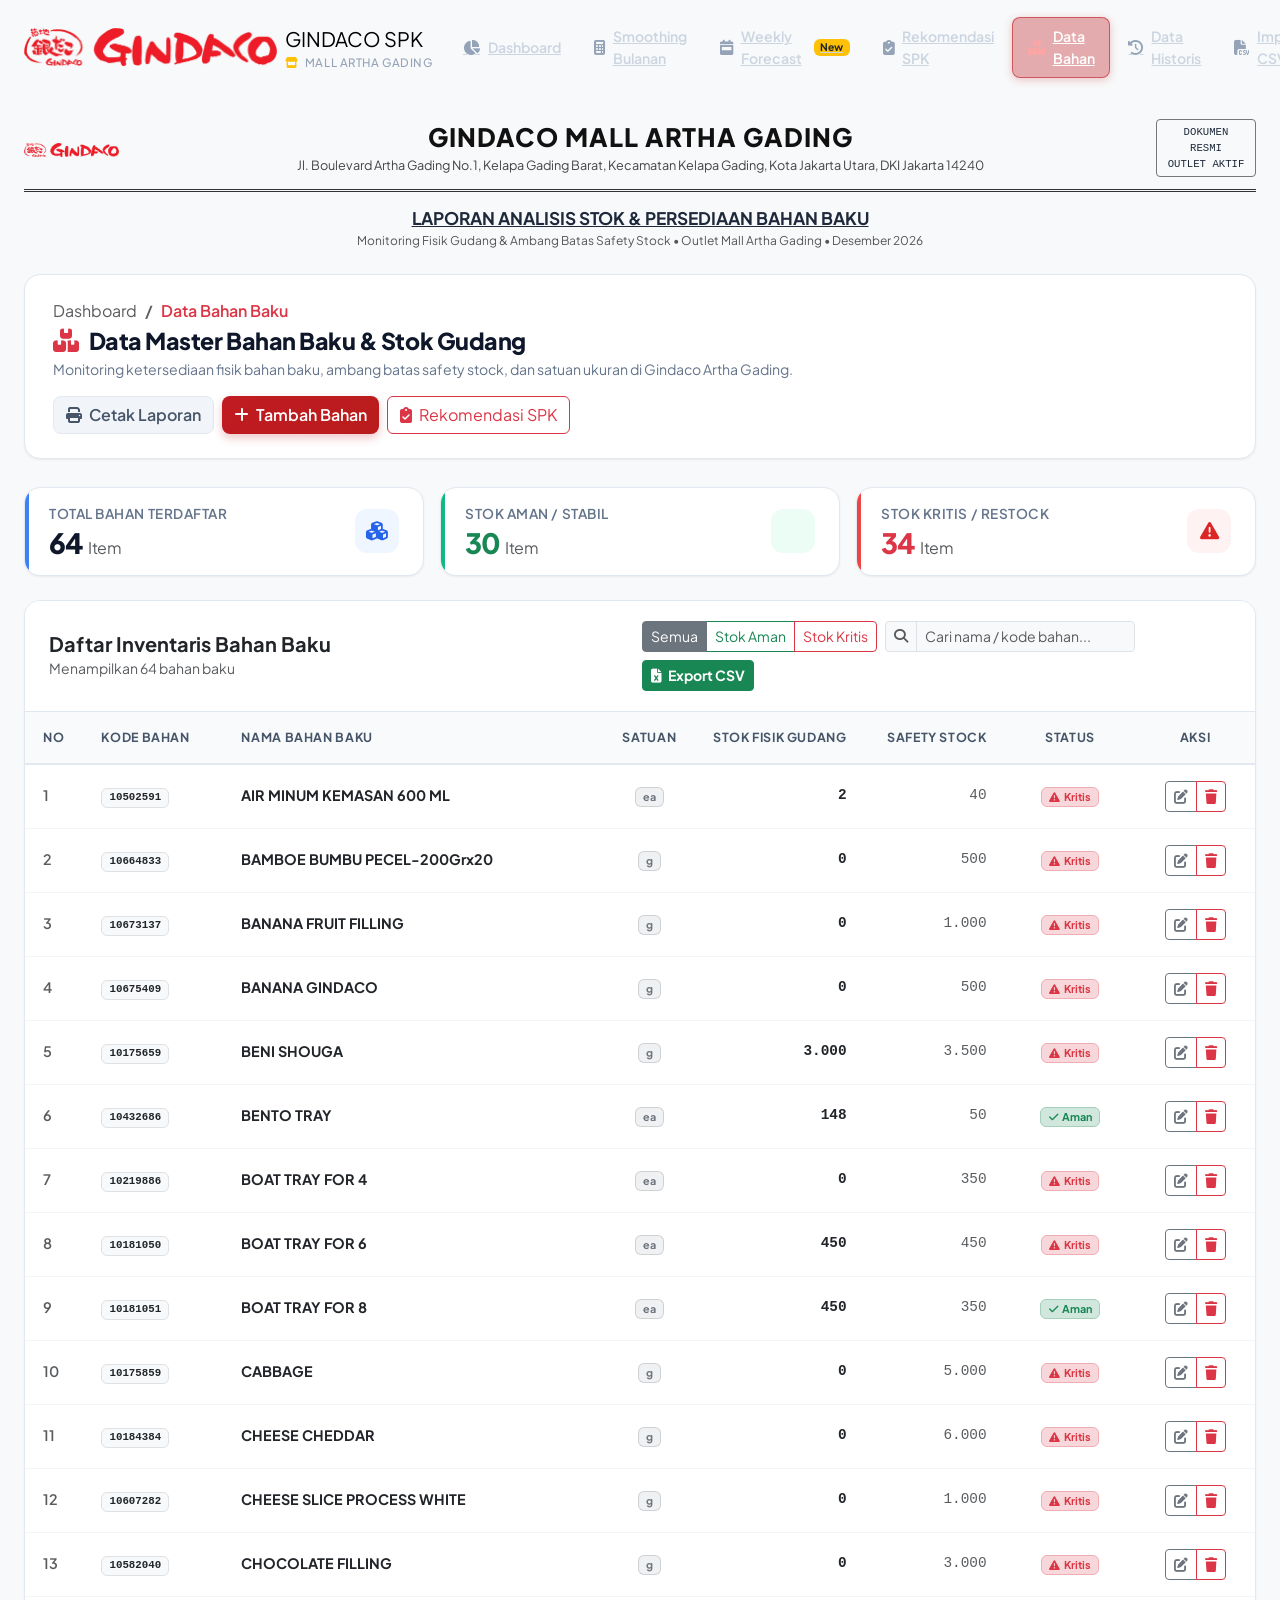
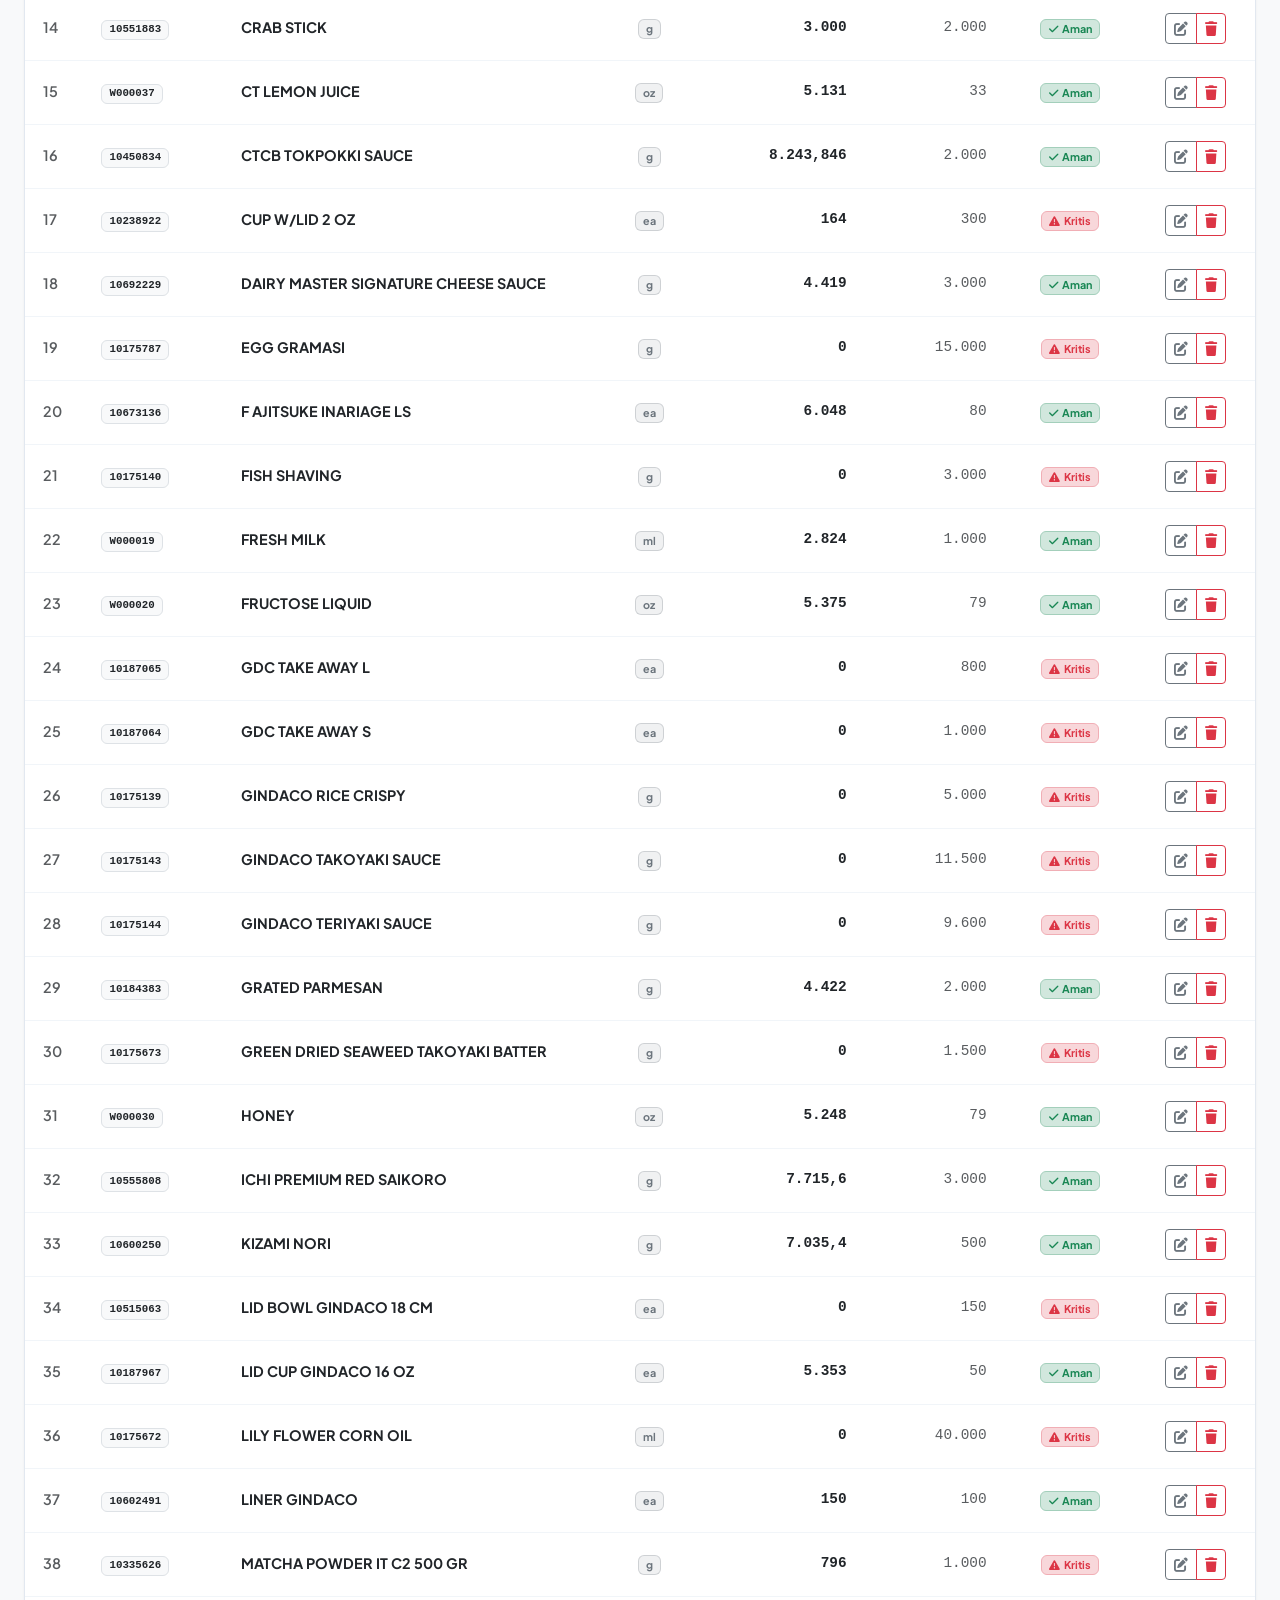
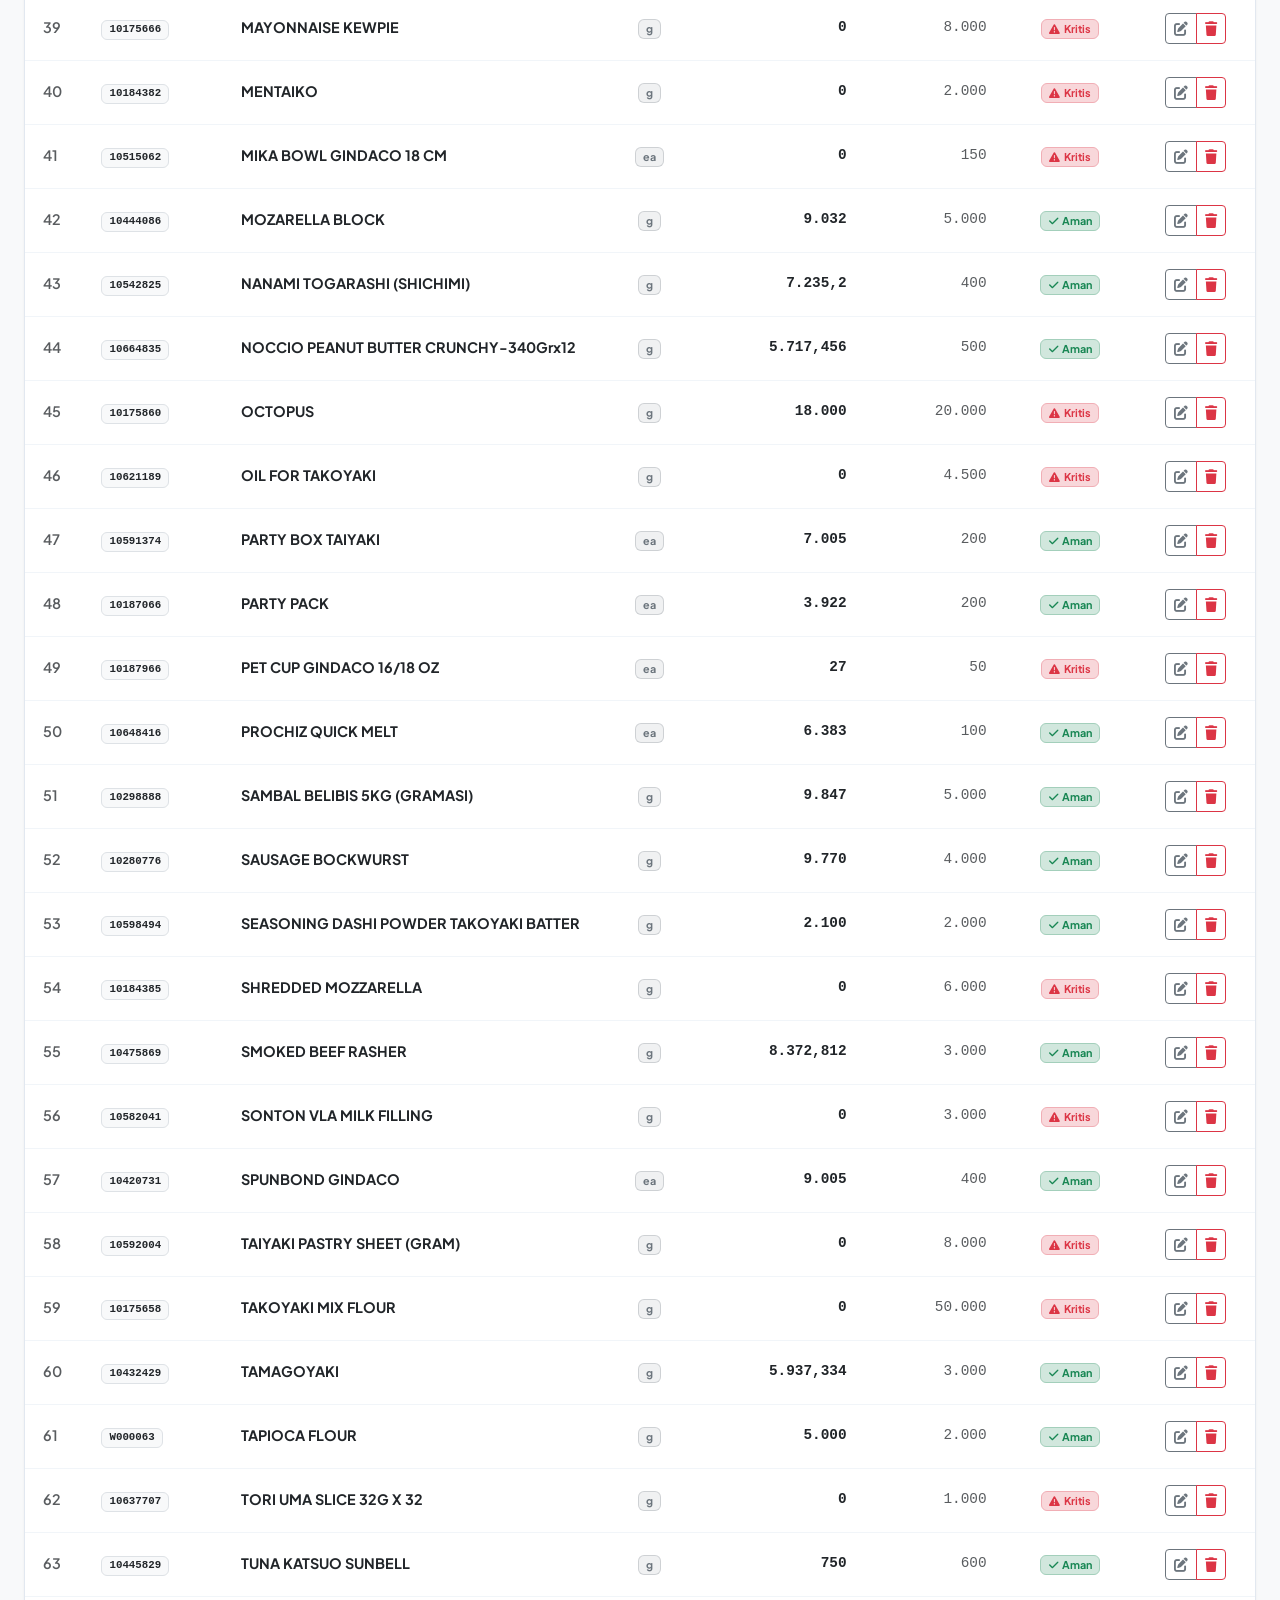
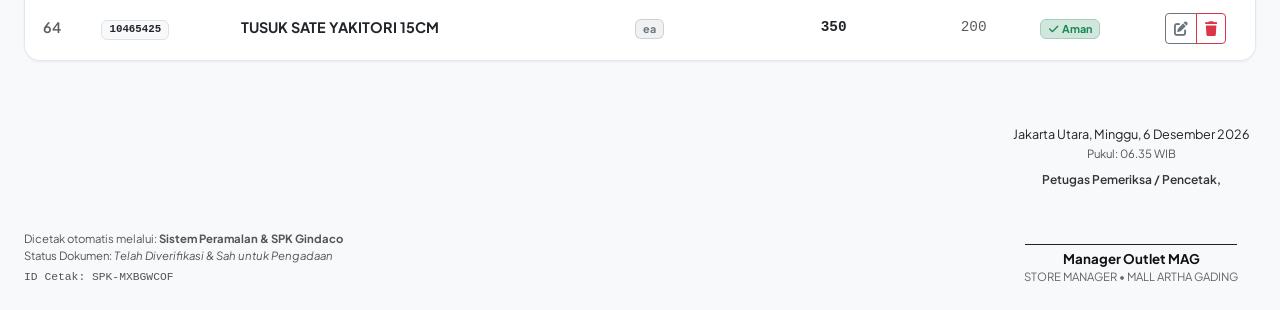
==== bahan.html @ fe112f8d "ubah ke static html" ====
<!DOCTYPE html>
<html lang="id">
<head>
    <meta charset="UTF-8">
    <meta name="viewport" content="width=device-width, initial-scale=1.0">
    <title>Data Master Bahan Baku - GINDACO Mall Artha Gading</title>
    
    <!-- Bootstrap 5 CSS -->
    <link href="https://cdn.jsdelivr.net/npm/bootstrap@5.3.0/dist/css/bootstrap.min.css" rel="stylesheet">
    <!-- Font Awesome 6 -->
    <link rel="stylesheet" href="https://cdnjs.cloudflare.com/ajax/libs/font-awesome/6.4.0/css/all.min.css">
    <!-- Google Fonts Inter -->
    <link href="https://fonts.googleapis.com/css2?family=Inter:wght@300;400;500;600;700;800&family=JetBrains+Mono:wght@400;600&display=swap" rel="stylesheet">
    <!-- Custom CSS -->
    <link rel="stylesheet" href="assets/css/custom.css">
</head>
<body class="bg-light">

    <!-- NAVBAR CONTAINER -->
    <div id="navbar-container"></div>

    <div class="container-fluid px-lg-4 py-4">

        <!-- KOP SURAT PRINT RESMI -->
        <div id="print-header-container"></div>

        <!-- PAGE HEADER -->
        <div class="page-header-box">
            <div>
                <nav aria-label="breadcrumb">
                    <ol class="breadcrumb mb-1 small">
                        <li class="breadcrumb-item"><a href="index.html" class="text-decoration-none text-muted">Dashboard</a></li>
                        <li class="breadcrumb-item active text-danger fw-semibold" aria-current="page">Data Bahan Baku</li>
                    </ol>
                </nav>
                <h1 class="page-header-title">
                    <i class="fas fa-boxes-stacked text-danger"></i> Data Master Bahan Baku &amp; Stok Gudang
                </h1>
                <p class="page-header-desc">
                    Monitoring ketersediaan fisik bahan baku, ambang batas safety stock, dan satuan ukuran di Gindaco Artha Gading.
                </p>
            </div>
            <div class="d-flex gap-2">
                <button onclick="window.print()" class="btn btn-soft">
                    <i class="fas fa-print me-1"></i> Cetak Laporan
                </button>
                <button type="button" class="btn btn-gindaco" data-bs-toggle="modal" data-bs-target="#modalTambahBahan">
                    <i class="fas fa-plus me-1"></i> Tambah Bahan
                </button>
                <a href="rekomendasi.html" class="btn btn-outline-danger">
                    <i class="fas fa-clipboard-check me-1"></i> Rekomendasi SPK
                </a>
            </div>
        </div>

        <!-- QUICK STATS ROW -->
        <div class="row g-3 mb-4">
            <div class="col-md-4">
                <div class="stat-card stat-primary py-3">
                    <div>
                        <p class="stat-label mb-1">Total Bahan Terdaftar</p>
                        <h4 class="stat-value mb-0 fs-3" id="kpiTotalBahan">0 <span class="fs-6 fw-normal text-muted">Item</span></h4>
                    </div>
                    <div class="stat-icon" style="width: 44px; height: 44px; font-size: 1.2rem;">
                        <i class="fas fa-cubes"></i>
                    </div>
                </div>
            </div>
            <div class="col-md-4">
                <div class="stat-card stat-success py-3">
                    <div>
                        <p class="stat-label mb-1">Stok Aman / Stabil</p>
                        <h4 class="stat-value mb-0 fs-3 text-success" id="kpiAmanCount">0 <span class="fs-6 fw-normal text-muted">Item</span></h4>
                    </div>
                    <div class="stat-icon" style="width: 44px; height: 44px; font-size: 1.2rem;">
                        <i class="fas fa-shield-check"></i>
                    </div>
                </div>
            </div>
            <div class="col-md-4">
                <div class="stat-card stat-danger py-3">
                    <div>
                        <p class="stat-label mb-1">Stok Kritis / Restock</p>
                        <h4 class="stat-value mb-0 fs-3 text-danger" id="kpiKritisCount">0 <span class="fs-6 fw-normal text-muted">Item</span></h4>
                    </div>
                    <div class="stat-icon" style="width: 44px; height: 44px; font-size: 1.2rem;">
                        <i class="fas fa-triangle-exclamation"></i>
                    </div>
                </div>
            </div>
        </div>

        <!-- MAIN TABLE CARD -->
        <div class="modern-card">
            <div class="modern-card-header flex-column flex-md-row gap-3">
                <div>
                    <h5 class="fw-bold mb-0 text-dark">Daftar Inventaris Bahan Baku</h5>
                    <span class="text-muted small" id="rowCountText">Memuat bahan baku...</span>
                </div>

                <div class="d-flex flex-wrap align-items-center gap-2 no-print">
                    <div class="btn-group btn-group-sm" role="group">
                        <button type="button" class="btn btn-outline-secondary active" id="btnFilterAll" onclick="setFilter('all')">Semua</button>
                        <button type="button" class="btn btn-outline-success" id="btnFilterAman" onclick="setFilter('aman')">Stok Aman</button>
                        <button type="button" class="btn btn-outline-danger" id="btnFilterKritis" onclick="setFilter('kritis')">Stok Kritis</button>
                    </div>

                    <div class="input-group input-group-sm" style="max-width: 250px;">
                        <span class="input-group-text bg-light text-muted"><i class="fas fa-search"></i></span>
                        <input type="text" id="searchInput" class="form-control bg-light" placeholder="Cari nama / kode bahan...">
                    </div>

                    <button type="button" class="btn btn-sm btn-success fw-bold" onclick="exportBahanCSV()">
                        <i class="fas fa-file-excel me-1"></i> Export CSV
                    </button>
                </div>
            </div>

            <div class="table-responsive">
                <table class="table table-modern table-hover align-middle mb-0" id="bahanTable">
                    <thead>
                        <tr>
                            <th style="width: 50px;">No</th>
                            <th style="width: 140px;">Kode Bahan</th>
                            <th>Nama Bahan Baku</th>
                            <th style="width: 90px;" class="text-center">Satuan</th>
                            <th style="width: 150px;" class="text-end">Stok Fisik Gudang</th>
                            <th style="width: 140px;" class="text-end">Safety Stock</th>
                            <th style="width: 130px;" class="text-center">Status</th>
                            <th style="width: 120px;" class="text-center no-print">Aksi</th>
                        </tr>
                    </thead>
                    <tbody id="bahanTableBody">
                        <!-- Diisi via JS -->
                    </tbody>
                </table>
            </div>
        </div>

        <!-- FOOTER PRINT RESMI -->
        <div id="print-footer-container"></div>

    </div>

    <!-- MODAL TAMBAH BAHAN BAKU -->
    <div class="modal fade" id="modalTambahBahan" tabindex="-1" aria-hidden="true">
        <div class="modal-dialog modal-dialog-centered">
            <div class="modal-content border-0 shadow">
                <div class="modal-header bg-danger text-white">
                    <h5 class="modal-title fw-bold"><i class="fas fa-plus me-2"></i>Tambah Bahan Baku Baru</h5>
                    <button type="button" class="btn-close btn-close-white" data-bs-dismiss="modal" aria-label="Close"></button>
                </div>
                <form id="formTambahBahan" onsubmit="event.preventDefault(); submitTambahBahan();">
                    <div class="modal-body p-4">
                        <div class="mb-3">
                            <label class="form-label small fw-bold text-dark">Kode Bahan Baku</label>
                            <input type="text" id="tambahKode" class="form-control font-monospace" placeholder="Misal: 10692229 atau W000063" required>
                        </div>
                        <div class="mb-3">
                            <label class="form-label small fw-bold text-dark">Nama Bahan Baku</label>
                            <input type="text" id="tambahNama" class="form-control" placeholder="Misal: OIL FOR TAKOYAKI" required>
                        </div>
                        <div class="row g-2 mb-3">
                            <div class="col-6">
                                <label class="form-label small fw-bold text-dark">Satuan Ukuran</label>
                                <input type="text" id="tambahSatuan" class="form-control" placeholder="g / ml / ea / pack" required>
                            </div>
                            <div class="col-6">
                                <label class="form-label small fw-bold text-dark">Stok Aktual Awal</label>
                                <input type="number" step="0.1" id="tambahStok" class="form-control font-monospace" placeholder="0" required>
                            </div>
                        </div>
                        <div class="mb-3">
                            <label class="form-label small fw-bold text-dark">Safety Stock Acuan</label>
                            <input type="number" step="0.1" id="tambahSafety" class="form-control font-monospace" placeholder="0" required>
                        </div>
                    </div>
                    <div class="modal-footer bg-light">
                        <button type="button" class="btn btn-outline-secondary btn-sm" data-bs-dismiss="modal">Batal</button>
                        <button type="submit" class="btn btn-gindaco btn-sm fw-bold">Simpan Bahan</button>
                    </div>
                </form>
            </div>
        </div>
    </div>

    <!-- Bootstrap 5 JS Bundle -->
    <script src="https://cdn.jsdelivr.net/npm/bootstrap@5.3.0/dist/js/bootstrap.bundle.min.js"></script>
    <!-- App Seed & DB Engine -->
    <script src="assets/js/seed_data.js"></script>
    <script src="assets/js/db.js"></script>
    <script src="assets/js/components.js"></script>

    <script>
    let materialsList = [];
    let currentFilter = 'all';

    document.addEventListener("DOMContentLoaded", function() {
        Components.renderNavbar('bahan');
        Components.renderPrintHeader('print-header-container', 'Laporan Analisis Stok & Persediaan Bahan Baku', 'Monitoring Fisik Gudang & Ambang Batas Safety Stock &bull; Outlet Mall Artha Gading &bull; ' + new Date().toLocaleDateString('id-ID', { month: 'long', year: 'numeric' }));
        Components.renderPrintFooter('print-footer-container');

        loadBahanTable();

        const searchInput = document.getElementById('searchInput');
        if (searchInput) {
            searchInput.addEventListener('input', function() {
                const q = this.value.toLowerCase().trim();
                const rows = document.querySelectorAll('#bahanTableBody tr');
                let count = 0;
                rows.forEach(r => {
                    if (r.innerText.toLowerCase().includes(q)) {
                        r.style.display = '';
                        count++;
                    } else {
                        r.style.display = 'none';
                    }
                });
                document.getElementById('rowCountText').innerText = `Menampilkan ${count} dari ${materialsList.length} bahan baku`;
            });
        }
    });

    function loadBahanTable() {
        materialsList = GindacoDB.getBahanBaku();
        const tbody = document.getElementById('bahanTableBody');
        tbody.innerHTML = '';

        let amanCount = 0;
        let kritisCount = 0;

        materialsList.forEach((b, idx) => {
            const isKritis = b.stok_aktual <= (b.safety_stock || 0);
            if (isKritis) kritisCount++;
            else amanCount++;

            const statusClass = isKritis ? 'kritis' : 'aman';
            const statusBadge = isKritis 
                ? '<span class="badge bg-danger-subtle text-danger border border-danger-subtle"><i class="fas fa-triangle-exclamation me-1"></i>Kritis</span>' 
                : '<span class="badge bg-success-subtle text-success border border-success-subtle"><i class="fas fa-check me-1"></i>Aman</span>';

            const tr = document.createElement('tr');
            tr.setAttribute('data-status', statusClass);
            tr.innerHTML = `
                <td class="text-muted fw-semibold">${idx + 1}</td>
                <td><span class="badge bg-light text-dark border font-monospace">${b.kode_bahan}</span></td>
                <td><strong class="text-dark">${b.nama_bahan}</strong></td>
                <td class="text-center"><span class="badge bg-secondary bg-opacity-10 text-secondary border border-secondary border-opacity-25">${b.satuan}</span></td>
                <td class="text-end font-monospace fw-bold text-dark">${b.stok_aktual.toLocaleString('id-ID')}</td>
                <td class="text-end font-monospace text-muted">${b.safety_stock.toLocaleString('id-ID')}</td>
                <td class="text-center">${statusBadge}</td>
                <td class="text-center no-print">
                    <div class="btn-group btn-group-sm">
                        <a href="edit_bahan.html?id=${b.id}" class="btn btn-outline-secondary" title="Edit stok">
                            <i class="fas fa-pen-to-square"></i>
                        </a>
                        <button type="button" class="btn btn-outline-danger" onclick="deleteBahanItem(${b.id}, '${b.nama_bahan}')" title="Hapus bahan">
                            <i class="fas fa-trash"></i>
                        </button>
                    </div>
                </td>
            `;
            tbody.appendChild(tr);
        });

        document.getElementById('kpiTotalBahan').innerHTML = `${materialsList.length} <span class="fs-6 fw-normal text-muted">Item</span>`;
        document.getElementById('kpiAmanCount').innerHTML = `${amanCount} <span class="fs-6 fw-normal text-muted">Item</span>`;
        document.getElementById('kpiKritisCount').innerHTML = `${kritisCount} <span class="fs-6 fw-normal text-muted">Item</span>`;
        document.getElementById('rowCountText').innerText = `Menampilkan ${materialsList.length} bahan baku`;
    }

    function setFilter(status) {
        currentFilter = status;
        document.getElementById('btnFilterAll').classList.toggle('active', status === 'all');
        document.getElementById('btnFilterAman').classList.toggle('active', status === 'aman');
        document.getElementById('btnFilterKritis').classList.toggle('active', status === 'kritis');

        const rows = document.querySelectorAll('#bahanTableBody tr');
        let count = 0;
        rows.forEach(r => {
            const rStat = r.getAttribute('data-status');
            if (status === 'all' || rStat === status) {
                r.style.display = '';
                count++;
            } else {
                r.style.display = 'none';
            }
        });
        document.getElementById('rowCountText').innerText = `Menampilkan ${count} bahan baku (Filter: ${status.toUpperCase()})`;
    }

    function submitTambahBahan() {
        const kode = document.getElementById('tambahKode').value.trim();
        const nama = document.getElementById('tambahNama').value.trim();
        const satuan = document.getElementById('tambahSatuan').value.trim();
        const stok = parseFloat(document.getElementById('tambahStok').value) || 0;
        const safety = parseFloat(document.getElementById('tambahSafety').value) || 0;

        if (!kode || !nama || !satuan) {
            alert('Mohon lengkapi seluruh kolom!');
            return;
        }

        GindacoDB.addBahanBaku({
            kode_bahan: kode,
            nama_bahan: nama,
            satuan: satuan,
            stok_aktual: stok,
            safety_stock: safety
        });

        const modalEl = document.getElementById('modalTambahBahan');
        const modal = bootstrap.Modal.getInstance(modalEl);
        if (modal) modal.hide();
        document.getElementById('formTambahBahan').reset();

        alert(`Bahan "${nama}" berhasil ditambahkan!`);
        loadBahanTable();
    }

    function deleteBahanItem(id, nama) {
        if (confirm(`Yakin ingin menghapus bahan baku "${nama}" dari sistem?`)) {
            GindacoDB.deleteBahanBaku(id);
            loadBahanTable();
        }
    }

    function exportBahanCSV() {
        if (materialsList.length === 0) return;
        let csv = "data:text/csv;charset=utf-8,No,Kode Bahan,Nama Bahan,Satuan,Stok Aktual,Safety Stock,Status\r\n";
        materialsList.forEach((b, i) => {
            const stat = b.stok_aktual <= b.safety_stock ? 'Kritis' : 'Aman';
            csv += `${i + 1},"${b.kode_bahan}","${b.nama_bahan}","${b.satuan}",${b.stok_aktual},${b.safety_stock},${stat}\r\n`;
        });
        const link = document.createElement("a");
        link.setAttribute("href", encodeURI(csv));
        link.setAttribute("download", `Master_Bahan_Baku_Gindaco_${new Date().toISOString().slice(0,10)}.csv`);
        document.body.appendChild(link);
        link.click();
        document.body.removeChild(link);
    }
    </script>
</body>
</html>
---- assets/css/custom.css ----
@import url('https://fonts.googleapis.com/css2?family=Plus+Jakarta+Sans:ital,wght@0,300;0,400;0,500;0,600;0,700;0,800;1,400;1,600&display=swap');

:root {
  --primary: #c01b22;
  --primary-dark: #8c0f14;
  --primary-light: #fef2f2;
  --primary-hover: #a1141a;
  --accent-gold: #d97706;
  --accent-gold-light: #fef3c7;
  --dark-bg: #0f172a;
  --dark-card: #1e293b;
  --body-bg: #f8fafc;
  --card-bg: #ffffff;
  --border-color: #e2e8f0;
  --text-main: #1e293b;
  --text-muted: #64748b;
  --radius-sm: 8px;
  --radius-md: 12px;
  --radius-lg: 16px;
  --radius-xl: 20px;
  --shadow-sm: 0 1px 3px 0 rgba(0, 0, 0, 0.05), 0 1px 2px -1px rgba(0, 0, 0, 0.05);
  --shadow-md: 0 4px 6px -1px rgba(0, 0, 0, 0.07), 0 2px 4px -2px rgba(0, 0, 0, 0.05);
  --shadow-lg: 0 10px 15px -3px rgba(0, 0, 0, 0.08), 0 4px 6px -4px rgba(0, 0, 0, 0.04);
  --shadow-xl: 0 20px 25px -5px rgba(0, 0, 0, 0.08), 0 8px 10px -6px rgba(0, 0, 0, 0.03);
  --font-sans: 'Plus Jakarta Sans', -apple-system, BlinkMacSystemFont, "Segoe UI", Roboto, sans-serif;
}

body {
  font-family: var(--font-sans);
  background-color: var(--body-bg);
  color: var(--text-main);
  min-height: 100vh;
  display: flex;
  flex-direction: column;
  -webkit-font-smoothing: antialiased;
}

/* NAVBAR MODERN */
.navbar-custom {
  background: linear-gradient(135deg, #111827 0%, #1f2937 100%);
  border-bottom: 2px solid rgba(192, 27, 34, 0.5);
  box-shadow: 0 4px 20px rgba(0, 0, 0, 0.15);
  padding: 0.75rem 0;
}

.navbar-brand-custom {
  display: flex;
  align-items: center;
  gap: 12px;
  text-decoration: none;
}

.brand-icon {
  width: 42px;
  height: 42px;
  background: linear-gradient(135deg, #c01b22, #ea580c);
  border-radius: 12px;
  display: flex;
  align-items: center;
  justify-content: center;
  color: #fff;
  font-size: 1.25rem;
  box-shadow: 0 4px 10px rgba(192, 27, 34, 0.4);
}

.brand-text-title {
  font-weight: 800;
  font-size: 1.15rem;
  letter-spacing: -0.02em;
  color: #ffffff;
  margin: 0;
  line-height: 1.2;
}

.brand-text-sub {
  font-size: 0.72rem;
  font-weight: 500;
  color: #94a3b8;
  letter-spacing: 0.05em;
  text-transform: uppercase;
  margin: 0;
}

.nav-link-custom {
  color: #cbd5e1 !important;
  font-weight: 600;
  font-size: 0.88rem;
  padding: 0.55rem 0.9rem !important;
  border-radius: var(--radius-sm);
  transition: all 0.2s ease-in-out;
  display: flex;
  align-items: center;
  gap: 8px;
}

.nav-link-custom i {
  font-size: 0.95rem;
  color: #94a3b8;
  transition: color 0.2s ease;
}

.nav-link-custom:hover {
  color: #ffffff !important;
  background: rgba(255, 255, 255, 0.08);
}

.nav-link-custom:hover i {
  color: #f59e0b;
}

.nav-link-custom.active {
  color: #ffffff !important;
  background: rgba(192, 27, 34, 0.35);
  border: 1px solid rgba(192, 27, 34, 0.6);
  box-shadow: 0 2px 8px rgba(192, 27, 34, 0.25);
}

.nav-link-custom.active i {
  color: #fca5a5;
}

.user-chip {
  background: rgba(255, 255, 255, 0.06);
  border: 1px solid rgba(255, 255, 255, 0.1);
  padding: 5px 12px 5px 8px;
  border-radius: 999px;
  display: flex;
  align-items: center;
  gap: 8px;
}

.user-avatar {
  width: 30px;
  height: 30px;
  border-radius: 50%;
  background: linear-gradient(135deg, #f59e0b, #d97706);
  display: flex;
  align-items: center;
  justify-content: center;
  color: white;
  font-size: 0.78rem;
  font-weight: 700;
}

/* CARDS MODERN */
.modern-card {
  background: var(--card-bg);
  border: 1px solid var(--border-color);
  border-radius: var(--radius-lg);
  box-shadow: var(--shadow-sm);
  transition: all 0.25s cubic-bezier(0.16, 1, 0.3, 1);
  overflow: hidden;
}

.modern-card:hover {
  box-shadow: var(--shadow-md);
}

.modern-card-interactive:hover {
  transform: translateY(-4px);
  box-shadow: var(--shadow-lg);
  border-color: #cbd5e1;
}

.modern-card-header {
  padding: 1.25rem 1.5rem;
  background-color: #ffffff;
  border-bottom: 1px solid var(--border-color);
  display: flex;
  align-items: center;
  justify-content: space-between;
}

.modern-card-body {
  padding: 1.5rem;
}

/* HERO BANNER */
.hero-banner {
  background: linear-gradient(135deg, #880e14 0%, #b91c1c 45%, #ea580c 100%);
  border-radius: var(--radius-xl);
  color: #ffffff;
  padding: 2.25rem;
  position: relative;
  overflow: hidden;
  box-shadow: 0 10px 25px -5px rgba(185, 28, 28, 0.4), 0 8px 10px -6px rgba(185, 28, 28, 0.2);
}

.hero-banner::before {
  content: "";
  position: absolute;
  top: -60px;
  right: -60px;
  width: 260px;
  height: 260px;
  background: radial-gradient(circle, rgba(255, 255, 255, 0.15) 0%, rgba(255, 255, 255, 0) 70%);
  border-radius: 50%;
  pointer-events: none;
}

.hero-banner::after {
  content: "";
  position: absolute;
  bottom: -40px;
  left: 30%;
  width: 200px;
  height: 200px;
  background: radial-gradient(circle, rgba(245, 158, 11, 0.2) 0%, rgba(245, 158, 11, 0) 70%);
  border-radius: 50%;
  pointer-events: none;
}

.hero-badge {
  display: inline-flex;
  align-items: center;
  gap: 6px;
  background: rgba(255, 255, 255, 0.2);
  backdrop-filter: blur(8px);
  border: 1px solid rgba(255, 255, 255, 0.3);
  padding: 5px 14px;
  border-radius: 999px;
  font-size: 0.8rem;
  font-weight: 600;
  letter-spacing: 0.03em;
  margin-bottom: 0.85rem;
  color: #ffffff;
}

/* KPI STAT CARDS */
.stat-card {
  background: var(--card-bg);
  border: 1px solid var(--border-color);
  border-radius: var(--radius-lg);
  padding: 1.5rem;
  box-shadow: var(--shadow-sm);
  display: flex;
  align-items: center;
  justify-content: space-between;
  transition: all 0.25s ease;
  position: relative;
  overflow: hidden;
}

.stat-card:hover {
  transform: translateY(-3px);
  box-shadow: var(--shadow-lg);
}

.stat-card::after {
  content: "";
  position: absolute;
  top: 0;
  left: 0;
  width: 4px;
  height: 100%;
}

.stat-card.stat-primary::after { background: #3b82f6; }
.stat-card.stat-success::after { background: #10b981; }
.stat-card.stat-danger::after { background: #ef4444; }
.stat-card.stat-warning::after { background: #f59e0b; }
.stat-card.stat-purple::after { background: #8b5cf6; }

.stat-icon {
  width: 54px;
  height: 54px;
  border-radius: var(--radius-md);
  display: flex;
  align-items: center;
  justify-content: center;
  font-size: 1.5rem;
  flex-shrink: 0;
}

.stat-primary .stat-icon { background: #eff6ff; color: #2563eb; }
.stat-success .stat-icon { background: #ecfdf5; color: #059669; }
.stat-danger .stat-icon { background: #fef2f2; color: #dc2626; }
.stat-warning .stat-icon { background: #fffbeb; color: #d97706; }
.stat-purple .stat-icon { background: #f5f3ff; color: #7c3aed; }

.stat-value {
  font-size: 1.85rem;
  font-weight: 800;
  color: #0f172a;
  line-height: 1.1;
  margin-bottom: 0.2rem;
  letter-spacing: -0.02em;
}

.stat-label {
  font-size: 0.85rem;
  font-weight: 600;
  color: var(--text-muted);
  text-transform: uppercase;
  letter-spacing: 0.04em;
  margin: 0;
}

/* TABLES MODERN */
.table-responsive-modern {
  border-radius: var(--radius-md);
  border: 1px solid var(--border-color);
  background: #ffffff;
  overflow: hidden;
  box-shadow: var(--shadow-sm);
}

.table-modern {
  margin-bottom: 0;
  border-collapse: separate;
  border-spacing: 0;
}

.table-modern thead th {
  background: #f8fafc;
  color: #475569;
  font-size: 0.78rem;
  font-weight: 700;
  text-transform: uppercase;
  letter-spacing: 0.05em;
  padding: 1rem 1.15rem;
  border-bottom: 2px solid var(--border-color);
  white-space: nowrap;
}

.table-modern tbody td {
  padding: 1rem 1.15rem;
  vertical-align: middle;
  border-bottom: 1px solid #f1f5f9;
  font-size: 0.9rem;
  color: #334155;
  transition: background 0.15s ease;
}

.table-modern tbody tr:last-child td {
  border-bottom: none;
}

.table-modern tbody tr:hover td {
  background-color: #f8fafc;
}

/* BADGES MODERN */
.badge-pill-custom {
  display: inline-flex;
  align-items: center;
  gap: 5px;
  padding: 0.35rem 0.75rem;
  font-weight: 600;
  font-size: 0.75rem;
  border-radius: 999px;
  letter-spacing: 0.02em;
}

.badge-subtle-success {
  background-color: #d1fae5;
  color: #065f46;
  border: 1px solid #a7f3d0;
}

.badge-subtle-danger {
  background-color: #fee2e2;
  color: #991b1b;
  border: 1px solid #fecaca;
  animation: pulseLight 2s infinite ease-in-out;
}

@keyframes pulseLight {
  0%, 100% { box-shadow: 0 0 0 0 rgba(239, 68, 68, 0.4); }
  50% { box-shadow: 0 0 0 4px rgba(239, 68, 68, 0.15); }
}

.badge-subtle-warning {
  background-color: #fef3c7;
  color: #92400e;
  border: 1px solid #fde68a;
}

.badge-subtle-primary {
  background-color: #dbeafe;
  color: #1e40af;
  border: 1px solid #bfdbfe;
}

.badge-subtle-dark {
  background-color: #e2e8f0;
  color: #1e293b;
  border: 1px solid #cbd5e1;
}

/* BUTTONS MODERN */
.btn-gindaco {
  background: linear-gradient(135deg, #c01b22, #b91c1c);
  color: #ffffff;
  font-weight: 600;
  border: none;
  box-shadow: 0 4px 10px rgba(192, 27, 34, 0.25);
  transition: all 0.2s ease;
  border-radius: var(--radius-sm);
}

.btn-gindaco:hover {
  background: linear-gradient(135deg, #a1141a, #991b1b);
  color: #ffffff;
  box-shadow: 0 6px 14px rgba(192, 27, 34, 0.35);
  transform: translateY(-1px);
}

.btn-soft {
  background-color: #f1f5f9;
  color: #475569;
  font-weight: 600;
  border: 1px solid var(--border-color);
  border-radius: var(--radius-sm);
  transition: all 0.2s ease;
}

.btn-soft:hover {
  background-color: #e2e8f0;
  color: #1e293b;
}

/* PAGE HEADERS */
.page-header-box {
  background: #ffffff;
  border: 1px solid var(--border-color);
  border-radius: var(--radius-lg);
  padding: 1.5rem 1.75rem;
  margin-bottom: 1.75rem;
  box-shadow: var(--shadow-sm);
  display: flex;
  flex-wrap: wrap;
  align-items: center;
  justify-content: space-between;
  gap: 1rem;
}

.page-header-title {
  font-size: 1.45rem;
  font-weight: 800;
  color: #0f172a;
  margin: 0;
  display: flex;
  align-items: center;
  gap: 10px;
  letter-spacing: -0.02em;
}

.page-header-desc {
  color: var(--text-muted);
  font-size: 0.88rem;
  margin: 0.25rem 0 0 0;
}

/* UPLOAD DRAG & DROP ZONE */
.upload-dropzone {
  border: 2px dashed #cbd5e1;
  background-color: #f8fafc;
  border-radius: var(--radius-lg);
  padding: 3rem 2rem;
  text-align: center;
  transition: all 0.25s ease;
  cursor: pointer;
  position: relative;
}

.upload-dropzone:hover, .upload-dropzone.dragover {
  border-color: var(--primary);
  background-color: #fff5f5;
}

.upload-icon-circle {
  width: 72px;
  height: 72px;
  background: #fee2e2;
  color: var(--primary);
  border-radius: 50%;
  display: flex;
  align-items: center;
  justify-content: center;
  font-size: 2rem;
  margin: 0 auto 1.25rem auto;
  transition: transform 0.25s ease;
}

.upload-dropzone:hover .upload-icon-circle {
  transform: scale(1.08);
}

/* FOOTER */
.footer-custom {
  margin-top: auto;
  background: #ffffff;
  border-top: 1px solid var(--border-color);
  padding: 1.5rem 0;
  color: #64748b;
  font-size: 0.85rem;
}

/* PRINT STYLES RESMI */
@media print {
  @page {
    margin: 1.2cm 1.2cm;
    size: auto;
  }

  body {
    background: #ffffff !important;
    color: #000000 !important;
    font-size: 11pt !important;
    margin: 0 !important;
    padding: 0 !important;
  }

  /* Sembunyikan elemen non-cetak */
  .navbar-custom,
  .footer-custom,
  .page-header-box,
  .btn,
  .no-print,
  .d-print-none,
  .stat-card,
  .input-group,
  .card-footer,
  #statusFilter,
  #btnFilterAll,
  #btnFilterOrder,
  #btnFilterAman {
    display: none !important;
  }

  /* Tampilkan elemen cetak */
  .d-print-block {
    display: block !important;
  }

  .print-header-section {
    display: block !important;
    margin-bottom: 20px !important;
  }

  .print-footer-section {
    display: block !important;
    margin-top: 30px !important;
    page-break-inside: avoid !important;
  }

  .modern-card {
    border: none !important;
    box-shadow: none !important;
    padding: 0 !important;
    margin: 0 !important;
    background: transparent !important;
  }

  .modern-card-header {
    display: none !important;
  }

  .modern-card-body {
    padding: 0 !important;
  }

  /* Tabel Cetak Resmi */
  .table-responsive {
    overflow: visible !important;
  }

  .table-modern,
  table {
    width: 100% !important;
    border-collapse: collapse !important;
    font-size: 10pt !important;
  }

  .table-modern th,
  .table-modern td,
  table th,
  table td {
    border: 1px solid #333333 !important;
    padding: 6px 8px !important;
    color: #000000 !important;
    background-color: transparent !important;
  }

  .table-modern thead th,
  table thead th {
    background-color: #f1f5f9 !important;
    color: #000000 !important;
    font-weight: bold !important;
    text-align: center !important;
  }

  /* Pastikan badge status di dalam tabel terbaca jelas saat dicetak B/W */
  .badge,
  .badge-pill-custom {
    border: 1px solid #333333 !important;
    color: #000000 !important;
    background: transparent !important;
    font-weight: bold !important;
    padding: 2px 6px !important;
    box-shadow: none !important;
  }
}
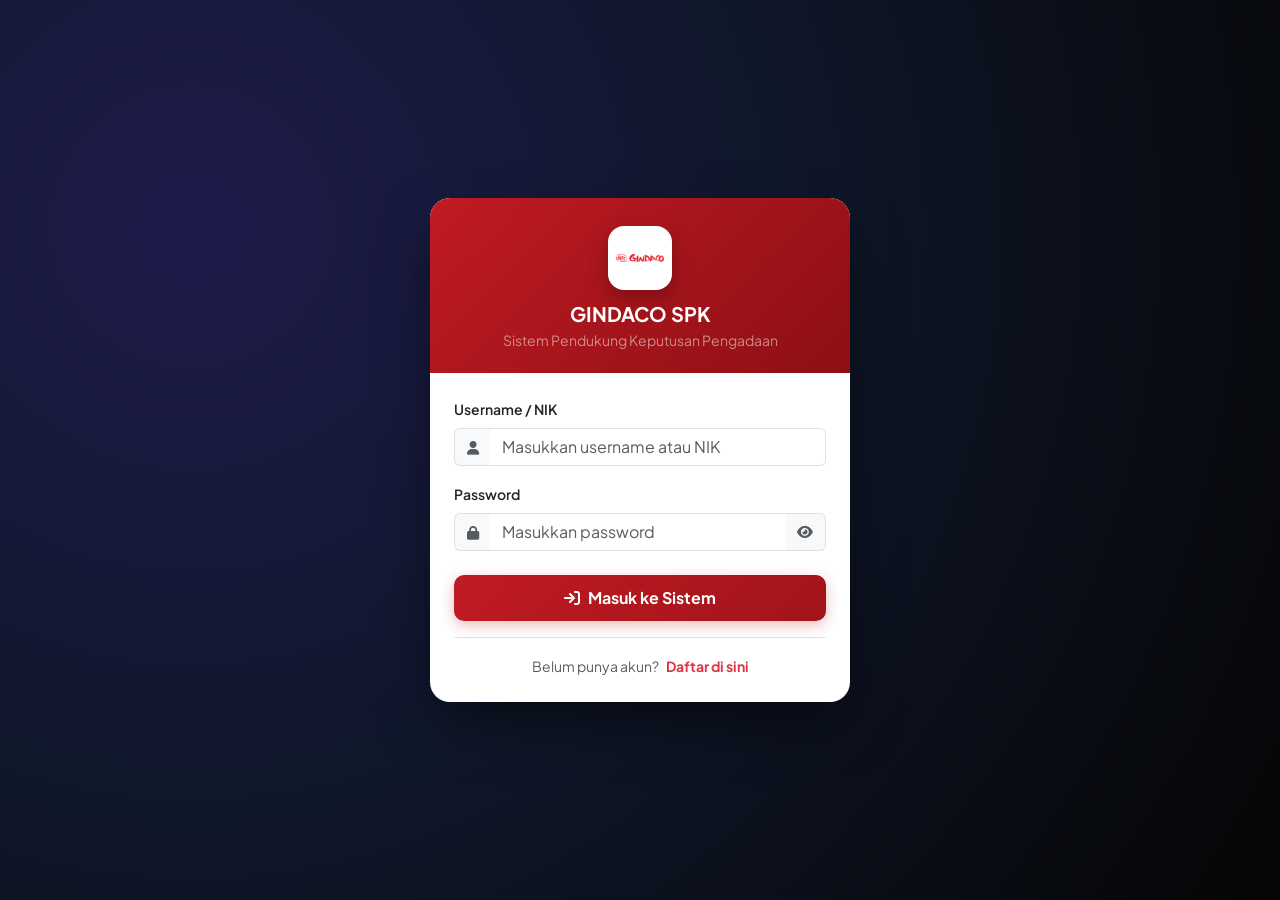
==== commit 2ff54d3e: "Update tampilan halaman utama" ====
--- a/bahan.html
+++ b/bahan.html
@@ -13,6 +13,15 @@
     <link href="https://fonts.googleapis.com/css2?family=Inter:wght@300;400;500;600;700;800&family=JetBrains+Mono:wght@400;600&display=swap" rel="stylesheet">
     <!-- Custom CSS -->
     <link rel="stylesheet" href="assets/css/custom.css">
+    <!-- Auth Guard: Proteksi Akses Sesi Login Gindaco SPK -->
+    <script>
+        (function() {
+            var session = localStorage.getItem('gindaco_current_user');
+            if (!session || session === 'null' || session === 'undefined') {
+                window.location.replace('login.html');
+            }
+        })();
+    </script>
 </head>
 <body class="bg-light">
 
@@ -22,23 +31,16 @@
     <div class="container-fluid px-lg-4 py-4">
 
         <!-- KOP SURAT PRINT RESMI -->
-        <div id="print-header-container"></div>
+        <div id="print-header-container" class="print-only d-none d-print-block"></div>
 
         <!-- PAGE HEADER -->
         <div class="page-header-box">
             <div>
-                <nav aria-label="breadcrumb">
-                    <ol class="breadcrumb mb-1 small">
-                        <li class="breadcrumb-item"><a href="index.html" class="text-decoration-none text-muted">Dashboard</a></li>
-                        <li class="breadcrumb-item active text-danger fw-semibold" aria-current="page">Data Bahan Baku</li>
-                    </ol>
-                </nav>
+            
                 <h1 class="page-header-title">
-                    <i class="fas fa-boxes-stacked text-danger"></i> Data Master Bahan Baku &amp; Stok Gudang
+                    <i class="fas fa-boxes-stacked text-danger"></i> Data  Bahan Baku &amp;
                 </h1>
-                <p class="page-header-desc">
-                    Monitoring ketersediaan fisik bahan baku, ambang batas safety stock, dan satuan ukuran di Gindaco Artha Gading.
-                </p>
+            
             </div>
             <div class="d-flex gap-2">
                 <button onclick="window.print()" class="btn btn-soft">
@@ -138,7 +140,7 @@
         </div>
 
         <!-- FOOTER PRINT RESMI -->
-        <div id="print-footer-container"></div>
+        <div id="print-footer-container" class="print-only d-none d-print-block"></div>
 
     </div>
 
--- a/assets/css/custom.css
+++ b/assets/css/custom.css
@@ -35,111 +35,181 @@
   -webkit-font-smoothing: antialiased;
 }
 
-/* NAVBAR MODERN */
+/* ==========================================================================
+   NAVBAR: CRISP NEUTRAL SURFACE & HIGH CONTRAST DESIGN
+   ========================================================================== */
+.navbar-gindaco,
 .navbar-custom {
-  background: linear-gradient(135deg, #111827 0%, #1f2937 100%);
-  border-bottom: 2px solid rgba(192, 27, 34, 0.5);
-  box-shadow: 0 4px 20px rgba(0, 0, 0, 0.15);
-  padding: 0.75rem 0;
-}
-
-.navbar-brand-custom {
-  display: flex;
-  align-items: center;
-  gap: 12px;
+  background-color: #ffffff !important;
+  border-bottom: 1px solid #e2e8f0 !important;
+  box-shadow: 0 1px 3px 0 rgba(15, 23, 42, 0.05), 0 1px 2px -1px rgba(15, 23, 42, 0.05) !important;
+  padding: 0.6rem 0 !important;
+  z-index: 1030;
+  transition: all 0.2s ease;
+}
+
+/* BRAND LOGO & TITLE */
+.navbar-brand-custom,
+.navbar-brand {
+  display: flex;
+  align-items: center;
+  gap: 10px;
   text-decoration: none;
-}
-
-.brand-icon {
-  width: 42px;
-  height: 42px;
-  background: linear-gradient(135deg, #c01b22, #ea580c);
-  border-radius: 12px;
-  display: flex;
-  align-items: center;
-  justify-content: center;
-  color: #fff;
-  font-size: 1.25rem;
-  box-shadow: 0 4px 10px rgba(192, 27, 34, 0.4);
-}
-
+  padding: 0;
+  margin-right: 1.25rem;
+}
+
+.brand-logo-img {
+  height: 34px;
+  width: auto;
+  object-fit: contain;
+}
+
+.brand-text-main,
 .brand-text-title {
   font-weight: 800;
-  font-size: 1.15rem;
+  font-size: 1.05rem;
   letter-spacing: -0.02em;
-  color: #ffffff;
+  color: #0f172a;
   margin: 0;
-  line-height: 1.2;
+  line-height: 1.15;
 }
 
 .brand-text-sub {
   font-size: 0.72rem;
   font-weight: 500;
-  color: #94a3b8;
-  letter-spacing: 0.05em;
+  color: #64748b;
+  margin: 0;
+  line-height: 1.2;
+}
+
+.brand-outlet-badge {
+  display: inline-flex;
+  align-items: center;
+  gap: 4px;
+  background-color: #f1f5f9;
+  color: #475569;
+  border: 1px solid #e2e8f0;
+  border-radius: 4px;
+  padding: 1px 6px;
+  font-size: 0.68rem;
+  font-weight: 600;
+  margin-top: 1px;
+}
+
+/* NAVIGATION LINKS */
+.nav-link-custom {
+  color: #475569 !important; /* text-slate-600 */
+  font-weight: 600;
+  font-size: 0.84rem;
+  padding: 0.45rem 0.7rem !important;
+  border-radius: 8px;
+  transition: all 0.18s ease-in-out;
+  display: flex;
+  align-items: center;
+  gap: 7px;
+  white-space: nowrap;
+  border: 1px solid transparent;
+}
+
+.nav-link-custom i {
+  font-size: 0.9rem;
+  color: #64748b; /* text-slate-500 */
+  transition: color 0.18s ease;
+}
+
+.nav-link-custom:hover {
+  color: #0f172a !important; /* text-slate-900 */
+  background-color: #f1f5f9; /* bg-slate-100 */
+}
+
+.nav-link-custom:hover i {
+  color: #0f172a;
+}
+
+/* ACTIVE NAVIGATION ITEM (SUBTLE PILL WITH BRAND ACCENT) */
+.nav-link-custom.active {
+  color: #c01b22 !important; /* Gindaco Brand Red */
+  background-color: #fef2f2 !important; /* Soft Red Tint */
+  border-color: #fee2e2 !important;
+  font-weight: 700;
+  box-shadow: 0 1px 2px rgba(192, 27, 34, 0.04);
+}
+
+.nav-link-custom.active i {
+  color: #c01b22 !important;
+}
+
+/* USER PILL & ACTION BUTTONS */
+.user-pill {
+  display: inline-flex;
+  align-items: center;
+  gap: 8px;
+  background-color: #f8fafc;
+  border: 1px solid #e2e8f0;
+  border-radius: 9999px;
+  padding: 3px 12px 3px 4px;
+  cursor: pointer;
+  transition: all 0.18s ease;
+}
+
+.user-pill:hover {
+  background-color: #f1f5f9;
+  border-color: #cbd5e1;
+}
+
+.user-avatar {
+  width: 28px;
+  height: 28px;
+  border-radius: 50%;
+  background-color: #0f172a;
+  color: #ffffff;
+  display: flex;
+  align-items: center;
+  justify-content: center;
+  font-size: 0.72rem;
+  font-weight: 700;
+  flex-shrink: 0;
+}
+
+.user-info {
+  display: flex;
+  flex-direction: column;
+  line-height: 1.15;
+  text-align: left;
+}
+
+.user-name {
+  font-size: 0.8rem;
+  font-weight: 700;
+  color: #0f172a;
+  white-space: nowrap;
+}
+
+.user-role {
+  font-size: 0.65rem;
+  font-weight: 600;
+  color: #64748b;
+  letter-spacing: 0.04em;
   text-transform: uppercase;
-  margin: 0;
-}
-
-.nav-link-custom {
-  color: #cbd5e1 !important;
-  font-weight: 600;
-  font-size: 0.88rem;
-  padding: 0.55rem 0.9rem !important;
-  border-radius: var(--radius-sm);
-  transition: all 0.2s ease-in-out;
-  display: flex;
-  align-items: center;
-  gap: 8px;
-}
-
-.nav-link-custom i {
-  font-size: 0.95rem;
-  color: #94a3b8;
-  transition: color 0.2s ease;
-}
-
-.nav-link-custom:hover {
-  color: #ffffff !important;
-  background: rgba(255, 255, 255, 0.08);
-}
-
-.nav-link-custom:hover i {
-  color: #f59e0b;
-}
-
-.nav-link-custom.active {
-  color: #ffffff !important;
-  background: rgba(192, 27, 34, 0.35);
-  border: 1px solid rgba(192, 27, 34, 0.6);
-  box-shadow: 0 2px 8px rgba(192, 27, 34, 0.25);
-}
-
-.nav-link-custom.active i {
-  color: #fca5a5;
-}
-
-.user-chip {
-  background: rgba(255, 255, 255, 0.06);
-  border: 1px solid rgba(255, 255, 255, 0.1);
-  padding: 5px 12px 5px 8px;
-  border-radius: 999px;
-  display: flex;
-  align-items: center;
-  gap: 8px;
-}
-
-.user-avatar {
-  width: 30px;
-  height: 30px;
-  border-radius: 50%;
-  background: linear-gradient(135deg, #f59e0b, #d97706);
-  display: flex;
-  align-items: center;
-  justify-content: center;
-  color: white;
-  font-size: 0.78rem;
-  font-weight: 700;
+}
+
+/* TOGGLER BUTTON FOR MOBILE */
+.navbar-toggler {
+  border: 1px solid #cbd5e1 !important;
+  padding: 0.35rem 0.55rem;
+  border-radius: 8px;
+  color: #0f172a !important;
+  background-color: #f8fafc;
+}
+
+.navbar-toggler:focus {
+  box-shadow: 0 0 0 2px rgba(192, 27, 34, 0.2);
+}
+
+.navbar-toggler i {
+  color: #0f172a;
+  font-size: 1.1rem;
 }
 
 /* CARDS MODERN */
@@ -175,7 +245,47 @@
   padding: 1.5rem;
 }
 
-/* HERO BANNER */
+/* HERO BANNER & MODERN DASHBOARD HEADER */
+.dashboard-header {
+  background: #0f172a;
+  background: linear-gradient(135deg, #090d16 0%, #0f172a 60%, #1e293b 100%);
+  border: 1px solid #334155;
+  border-radius: var(--radius-xl);
+  color: #ffffff;
+  padding: 2rem 2.25rem;
+  box-shadow: 0 10px 25px -5px rgba(15, 23, 42, 0.4), 0 4px 6px -2px rgba(15, 23, 42, 0.2);
+  position: relative;
+  overflow: hidden;
+}
+
+.dashboard-header .header-badge {
+  display: inline-flex;
+  align-items: center;
+  gap: 8px;
+  background: rgba(255, 255, 255, 0.08);
+  border: 1px solid rgba(255, 255, 255, 0.15);
+  padding: 4px 12px;
+  border-radius: 999px;
+  font-size: 0.8rem;
+  font-weight: 600;
+  color: #cbd5e1;
+  margin-bottom: 0.75rem;
+}
+
+.dashboard-header h1, .dashboard-header h2 {
+  color: #ffffff;
+  font-weight: 800;
+  letter-spacing: -0.02em;
+}
+
+.dashboard-header .header-desc {
+  color: #94a3b8;
+  font-size: 0.95rem;
+  max-width: 650px;
+  line-height: 1.5;
+  margin-bottom: 1.25rem;
+}
+
 .hero-banner {
   background: linear-gradient(135deg, #880e14 0%, #b91c1c 45%, #ea580c 100%);
   border-radius: var(--radius-xl);
@@ -497,7 +607,20 @@
   font-size: 0.85rem;
 }
 
-/* PRINT STYLES RESMI */
+/* ==========================================================================
+   PRINT STYLES RESMI GINDACO
+   Pastikan elemen cetak HANYA muncul saat pencetakan dan tersembunyi di layar
+   ========================================================================== */
+
+/* SEMBUNYIKAN KOP SURAT & TANDA TANGAN DARI TAMPILAN LAYAR STANDAR (SCREEN) */
+.print-only,
+.print-header-section,
+.print-footer-section,
+#print-header-container,
+#print-footer-container {
+  display: none !important;
+}
+
 @media print {
   @page {
     margin: 1.2cm 1.2cm;
@@ -512,35 +635,44 @@
     padding: 0 !important;
   }
 
-  /* Sembunyikan elemen non-cetak */
+  /* Sembunyikan elemen non-cetak (Navbar, Header Web, Tombol, Form, Alert) */
+  .navbar,
   .navbar-custom,
+  .navbar-gindaco,
+  nav,
   .footer-custom,
   .page-header-box,
   .btn,
+  button,
   .no-print,
   .d-print-none,
   .stat-card,
   .input-group,
   .card-footer,
+  #navbar-container,
   #statusFilter,
+  #statusAlertContainer,
   #btnFilterAll,
   #btnFilterOrder,
   #btnFilterAman {
     display: none !important;
   }
 
-  /* Tampilkan elemen cetak */
-  .d-print-block {
+  /* TAMPILKAN ELEMEN CETAK HANYA PADA @MEDIA PRINT */
+  .d-print-block,
+  .print-only,
+  .print-header-section,
+  .print-footer-section,
+  #print-header-container,
+  #print-footer-container {
     display: block !important;
   }
 
   .print-header-section {
-    display: block !important;
     margin-bottom: 20px !important;
   }
 
   .print-footer-section {
-    display: block !important;
     margin-top: 30px !important;
     page-break-inside: avoid !important;
   }
@@ -604,3 +736,4 @@
 }
 
 
+
